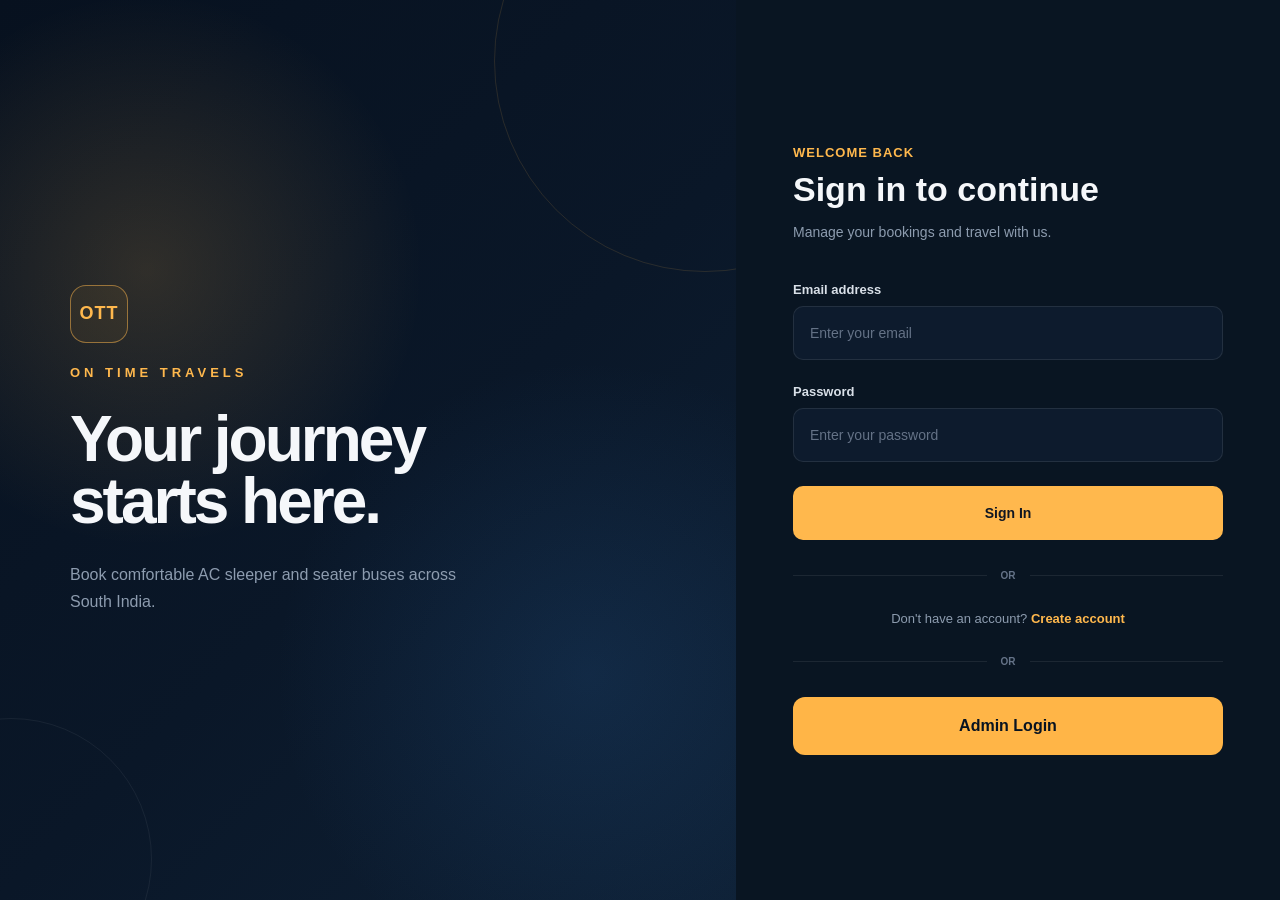
==== bus-booking-frontend/index.html @ 288d5dbf "Add files via upload" ====
<!DOCTYPE html>
<html lang="en">

<head>
    <meta charset="UTF-8">
    <meta name="viewport" content="width=device-width, initial-scale=1.0">

    <title>Login | On Time Travels</title>

    <link rel="stylesheet" href="login.css">
</head>

<body>

    <main class="login-page">

        <!-- Left Branding Section -->
        <section class="login-brand">

            <div class="brand-content">

                <div class="brand-logo">
                    OTT
                </div>

                <p class="brand-name">
                    ON TIME TRAVELS
                </p>

                <h1>
                    Your journey<br>
                    starts here.
                </h1>

                <p class="brand-description">
                    Book comfortable AC sleeper and seater buses
                    across South India.
                </p>

              

            </div>

        </section>


        <!-- Login Section -->
        <section class="login-section">

            <div class="login-card">

                <div class="login-header">

                    <p class="welcome-text">
                        Welcome back
                    </p>

                    <h2>
                        Sign in to continue
                    </h2>

                    <p>
                        Manage your bookings and travel with us.
                    </p>

                </div>


                <form id="loginForm">

                    <div class="form-group">

                        <label for="email">
                            Email address
                        </label>

                        <input type="email" id="email" placeholder="Enter your email" required>

                    </div>


                    <div class="form-group">

                        <div class="password-label">

                            <label for="password">
                                Password
                            </label>

                           

                        </div>

                        <input type="password" id="password" placeholder="Enter your password" required>

                    </div>


                    <button type="submit" class="login-btn">

                        Sign In

                    </button>

                </form>


                <div class="divider">
                    <span>OR</span>
                </div>


                <p class="register-text">

                    Don't have an account?

                    <a href="register.html">
                        Create account
                    </a>

                </p>
                <div class="admin-login-section">

                    <div class="divider">
                        <span>OR</span>
                    </div>

                    <button type="button" id="adminLoginLink" class="admin-login-btn">

                        Admin Login

                    </button>
                    
<div id="adminLoginModal" class="admin-modal">
    <div class="admin-modal-card">
        <button type="button" id="closeAdminModal"
                class="admin-close" aria-label="Close">&times;</button>

        <div class="admin-logo">OTT</div>

        <p class="admin-eyebrow">ON TIME TRAVELS</p>
        <h2>Admin Login</h2>
        <p class="admin-description">
            Sign in to access the administration dashboard.
        </p>

        <form id="adminLoginForm">
            <div class="admin-field">
                <label for="adminName">Admin Name</label>
                <input
                    type="text"
                    id="adminName"
                    placeholder="Enter admin name"
                    autocomplete="username"
                    required>
            </div>

            <div class="admin-field">
                <label for="adminKey">Admin Key</label>
                <input
                    type="password"
                    id="adminKey"
                    placeholder="Enter 4-digit admin key"
                    inputmode="numeric"
                    pattern="[0-9]+"
                    autocomplete="off"
                    required>
            </div>

            <p id="adminLoginError" class="admin-error"></p>

            <button type="submit" id="adminSubmitButton"
                    class="admin-submit">
                Login to Dashboard
            </button>
        </form>

        <p class="admin-secure-note">Restricted administrator access</p>
    </div>
</div>


                </div>

            </div>


        </section>

    </main>


    <!-- Popup Notification -->
    <div id="popup" class="popup">

        <div class="popup-content">

            <span id="popupMessage"></span>

            <button type="button" id="popupClose">

                ×

            </button>

        </div>

    </div>


    <script src="login.js"></script>

</body>

</html>
---- bus-booking-frontend/login.css ----
* {
    margin: 0;
    padding: 0;
    box-sizing: border-box;
}

:root {
    --bg: #07111f;
    --panel: #0d1b2d;
    --panel-light: #12243a;
    --text: #f5f7fa;
    --muted: #8d9caf;
    --accent: #ffb84d;
    --accent-dark: #e89a26;
    --border: rgba(255, 255, 255, 0.09);
}

body {
    min-height: 100vh;
    font-family: Arial, Helvetica, sans-serif;
    background: var(--bg);
    color: var(--text);
}


/* =========================
   LOGIN PAGE
   ========================= */

.login-page {
    min-height: 100vh;
    display: grid;
    grid-template-columns: 1.15fr 0.85fr;
}


/* =========================
   LEFT BRANDING
   ========================= */

.login-brand {
    position: relative;
    overflow: hidden;
    display: flex;
    align-items: center;
    padding: 70px;
    background:
        radial-gradient(
            circle at 20% 30%,
            rgba(255, 184, 77, 0.16),
            transparent 32%
        ),
        radial-gradient(
            circle at 80% 75%,
            rgba(49, 117, 190, 0.16),
            transparent 35%
        ),
        linear-gradient(
            135deg,
            #07111f 0%,
            #0a1728 55%,
            #0e2035 100%
        );
}


/* Decorative circles */

.login-brand::before {
    content: "";
    position: absolute;
    width: 420px;
    height: 420px;
    border: 1px solid rgba(255, 184, 77, 0.13);
    border-radius: 50%;
    right: -180px;
    top: -150px;
}

.login-brand::after {
    content: "";
    position: absolute;
    width: 280px;
    height: 280px;
    border: 1px solid rgba(255, 255, 255, 0.06);
    border-radius: 50%;
    left: -130px;
    bottom: -100px;
}


.brand-content {
    position: relative;
    z-index: 2;
    max-width: 570px;
}


/* Logo */

.brand-logo {
    width: 58px;
    height: 58px;
    display: flex;
    align-items: center;
    justify-content: center;

    border: 1px solid rgba(255, 184, 77, 0.5);
    border-radius: 16px;

    color: var(--accent);
    font-size: 18px;
    font-weight: 800;
    letter-spacing: 1px;

    margin-bottom: 22px;

    background: rgba(255, 184, 77, 0.06);
}


.brand-name {
    color: var(--accent);
    font-size: 13px;
    font-weight: 700;
    letter-spacing: 4px;
    margin-bottom: 28px;
}


.brand-content h1 {
    font-size: clamp(48px, 5vw, 78px);
    line-height: 0.98;
    letter-spacing: -3px;
    font-weight: 700;
    margin-bottom: 28px;
}


.brand-description {
    max-width: 430px;
    color: var(--muted);
    font-size: 16px;
    line-height: 1.7;
}


/* Route */

.route-line {
    margin-top: 60px;

    display: flex;
    align-items: center;
    gap: 18px;

    color: #b8c3d1;
    font-size: 13px;
    font-weight: 600;
}


.route-line .line {
    width: 100px;
    height: 1px;
    position: relative;
    background: rgba(255, 255, 255, 0.25);
}


.route-line .line::after {
    content: "";
    position: absolute;
    right: -2px;
    top: -3px;

    width: 7px;
    height: 7px;

    border-radius: 50%;
    background: var(--accent);
}


/* =========================
   LOGIN SECTION
   ========================= */

.login-section {
    display: flex;
    align-items: center;
    justify-content: center;

    padding: 50px;

    background: #091522;
}


.login-card {
    width: 100%;
    max-width: 430px;
}


/* Header */

.login-header {
    margin-bottom: 38px;
}


.welcome-text {
    color: var(--accent);
    font-size: 13px;
    font-weight: 700;
    letter-spacing: 1px;
    text-transform: uppercase;
    margin-bottom: 10px;
}


.login-header h2 {
    font-size: 34px;
    line-height: 1.15;
    margin-bottom: 12px;
}


.login-header p:last-child {
    color: var(--muted);
    font-size: 14px;
    line-height: 1.6;
}


/* =========================
   FORM
   ========================= */

.form-group {
    margin-bottom: 24px;
}


.form-group label {
    display: block;
    margin-bottom: 9px;

    color: #d9e0e8;
    font-size: 13px;
    font-weight: 600;
}


.password-label {
    display: flex;
    justify-content: space-between;
    align-items: center;

    margin-bottom: 9px;
}


.password-label label {
    margin-bottom: 0;
}


.password-label a {
    color: var(--accent);
    font-size: 12px;
    text-decoration: none;
}


.password-label a:hover {
    text-decoration: underline;
}


.form-group input {
    width: 100%;
    height: 54px;

    padding: 0 16px;

    border: 1px solid var(--border);
    border-radius: 10px;

    outline: none;

    background: var(--panel);
    color: var(--text);

    font-size: 14px;

    transition:
        border-color 0.2s ease,
        background 0.2s ease,
        box-shadow 0.2s ease;
}


.form-group input::placeholder {
    color: #647286;
}


.form-group input:focus {
    border-color: rgba(255, 184, 77, 0.65);

    background: var(--panel-light);

    box-shadow:
        0 0 0 3px rgba(255, 184, 77, 0.08);
}


/* =========================
   LOGIN BUTTON
   ========================= */

.login-btn {
    width: 100%;
    height: 54px;

    border: none;
    border-radius: 10px;

    background: var(--accent);
    color: #101722;

    font-size: 14px;
    font-weight: 800;

    cursor: pointer;

    transition:
        transform 0.2s ease,
        background 0.2s ease,
        box-shadow 0.2s ease;
}


.login-btn:hover {
    background: #ffc568;

    transform: translateY(-1px);

    box-shadow:
        0 10px 30px rgba(255, 184, 77, 0.16);
}


.login-btn:active {
    transform: translateY(0);
}


/* =========================
   DIVIDER
   ========================= */

.divider {
    display: flex;
    align-items: center;
    gap: 14px;

    margin: 30px 0;
}


.divider::before,
.divider::after {
    content: "";
    flex: 1;

    height: 1px;

    background: rgba(255, 255, 255, 0.08);
}


.divider span {
    color: #657388;
    font-size: 10px;
    font-weight: 700;
}


/* =========================
   REGISTER
   ========================= */

.register-text {
    text-align: center;

    color: var(--muted);
    font-size: 13px;
}


.register-text a {
    color: var(--accent);
    font-weight: 700;
    text-decoration: none;
}


.register-text a:hover {
    text-decoration: underline;
}


/* =========================
   POPUP
   ========================= */

.popup {
    position: fixed;

    top: 24px;
    right: 24px;

    z-index: 1000;

    transform: translateX(130%);

    transition: transform 0.3s ease;
}


.popup.show {
    transform: translateX(0);
}


.popup-content {
    min-width: 300px;

    display: flex;
    align-items: center;
    justify-content: space-between;
    gap: 20px;

    padding: 14px 16px;

    border: 1px solid var(--border);
    border-radius: 10px;

    background: #102033;

    box-shadow:
        0 15px 45px rgba(0, 0, 0, 0.35);

    color: #e9eef5;

    font-size: 13px;
}


.popup-content button {
    border: none;
    background: transparent;

    color: #8e9bad;

    font-size: 22px;

    cursor: pointer;
}


.popup-content button:hover {
    color: white;
}


/* =========================
   RESPONSIVE
   ========================= */

@media (max-width: 900px) {

    .login-page {
        grid-template-columns: 1fr;
    }

    .login-brand {
        min-height: 420px;
        padding: 45px;
    }

    .login-content {
        max-width: 500px;
    }

    .brand-content h1 {
        font-size: 52px;
    }

    .login-section {
        padding: 45px 25px;
    }
}


@media (max-width: 500px) {

    .login-brand {
        min-height: 350px;
        padding: 32px 25px;
    }

    .brand-content h1 {
        font-size: 42px;
        letter-spacing: -2px;
    }

    .brand-description {
        font-size: 14px;
    }

    .route-line {
        margin-top: 35px;
    }

    .login-section {
        padding: 35px 20px;
    }

    .login-header h2 {
        font-size: 29px;
    }

    .popup {
        left: 16px;
        right: 16px;
        top: 16px;
    }

    .popup-content {
        min-width: auto;
    }
}

/* =========================================================
   REGISTER PAGE
   Same Login Design - Registration Layout
   ========================================================= */

.register-form {
    width: 100%;
}

.register-form .form-group {
    margin-bottom: 16px;
}


/* Two fields in one row */

.register-row {
    display: grid;
    grid-template-columns: 1fr 1fr;
    gap: 14px;
}


/* Register card slightly wider */

.register-card {
    width: min(100%, 560px);
}


/* Register header */

.register-card .login-header {
    margin-bottom: 22px;
}


/* Register button */

.register-btn {
    width: 100%;
}


/* Bottom switch */

.account-switch {
    margin-top: 24px;
    text-align: center;
}


.form-group select {
    width: 100%;
    height: 58px;

    padding: 0 18px;

    border: 1px solid #24354a;
    border-radius: 12px;

    background-color: #0d1b2d;
    color: #f4f7fb;

    font-size: 15px;
    font-family: inherit;

    outline: none;

    cursor: pointer;

    appearance: none;
    -webkit-appearance: none;

    background-image:
        linear-gradient(45deg, transparent 50%, #ffb547 50%),
        linear-gradient(135deg, #ffb547 50%, transparent 50%);

    background-position:
        calc(100% - 20px) 25px,
        calc(100% - 14px) 25px;

    background-size:
        6px 6px,
        6px 6px;

    background-repeat: no-repeat;

    transition:
        border-color 0.2s ease,
        box-shadow 0.2s ease;
}


.form-group select:focus {
    border-color: #ffb547;

    box-shadow:
        0 0 0 3px rgba(255, 181, 71, 0.10);
}


.form-group select option {
    background: #0d1b2d;
    color: #f4f7fb;
}

/* =========================================================
   ADMIN LOGIN BUTTON
   ========================================================= */

.admin-login-section {
    margin-top: 24px;
}


.admin-login-btn {
    width: 100%;
    height: 58px;

    border: none;
    border-radius: 12px;

    background: #ffb547;
    color: #081321;

    font-size: 16px;
    font-weight: 700;
    font-family: inherit;

    cursor: pointer;

    transition:
        background-color 0.2s ease,
        transform 0.2s ease,
        box-shadow 0.2s ease;
}


.admin-login-btn:hover {
    background: #ffc15f;

    box-shadow:
        0 8px 24px rgba(255, 181, 71, 0.18);
}


.admin-login-btn:active {
    transform: translateY(1px);
}

/* Mobile */

@media (max-width: 700px) {

    .register-row {
        grid-template-columns: 1fr;
        gap: 0;
    }

    .register-card {
        width: 100%;
    }

}

.admin-modal {
    display: none;
    position: fixed;
    inset: 0;
    z-index: 1000;
    background: rgba(12, 28, 22, 0.68);
    backdrop-filter: blur(5px);
    align-items: center;
    justify-content: center;
    padding: 20px;
}

.admin-modal.show {
    display: flex;
}

.admin-modal-card {
    width: 100%;
    max-width: 410px;
    position: relative;
    background: #ffffff;
    padding: 35px;
    border-radius: 18px;
    box-shadow: 0 25px 80px rgba(0, 0, 0, 0.2);
    animation: adminModalAppear 0.2s ease-out;
}

@keyframes adminModalAppear {
    from {
        opacity: 0;
        transform: translateY(10px) scale(0.98);
    }
    to {
        opacity: 1;
        transform: translateY(0) scale(1);
    }
}

.admin-close {
    position: absolute;
    top: 13px;
    right: 17px;
    border: none;
    background: transparent;
    color: #6c7771;
    font-size: 27px;
    cursor: pointer;
}

.admin-logo {
    width: 54px;
    height: 54px;
    display: grid;
    place-items: center;
    border-radius: 14px;
    background: #183b32;
    color: #ffffff;
    font-size: 19px;
    font-weight: 800;
    margin-bottom: 20px;
}

.admin-eyebrow {
    color: #527365;
    font-size: 10px;
    font-weight: 700;
    letter-spacing: 2px;
    margin-bottom: 9px;
}

.admin-modal-card h2 {
    color: #202b27;
    font-size: 25px;
    margin-bottom: 9px;
}

.admin-description {
    color: #7b8782;
    font-size: 13px;
    line-height: 1.6;
    margin-bottom: 25px;
}

.admin-field {
    margin-bottom: 18px;
}

.admin-field label {
    display: block;
    color: #34443b;
    font-size: 12px;
    font-weight: 700;
    margin-bottom: 8px;
}

.admin-field input {
    width: 100%;
    padding: 13px 14px;
    border: 1px solid #dce5df;
    border-radius: 9px;
    outline: none;
    font-size: 14px;
    background: #fbfcfb;
}

.admin-field input:focus {
    border-color: #376b56;
    box-shadow: 0 0 0 3px rgba(55, 107, 86, 0.1);
}

.admin-submit {
    width: 100%;
    padding: 14px;
    margin-top: 4px;
    border: none;
    border-radius: 9px;
    background: #183b32;
    color: #ffffff;
    font-size: 13px;
    font-weight: 700;
    cursor: pointer;
    transition: background 0.2s;
}

.admin-submit:hover {
    background: #285744;
}

.admin-submit:disabled {
    opacity: 0.65;
    cursor: not-allowed;
}

.admin-error {
    display: none;
    color: #b42318;
    background: #fff0ee;
    border-radius: 7px;
    padding: 10px;
    margin-bottom: 13px;
    font-size: 12px;
    line-height: 1.5;
}

.admin-secure-note {
    color: #89938e;
    text-align: center;
    font-size: 11px;
    margin-top: 20px;
}

@media (max-width: 480px) {
    .admin-modal-card {
        padding: 28px 22px;
    }
}
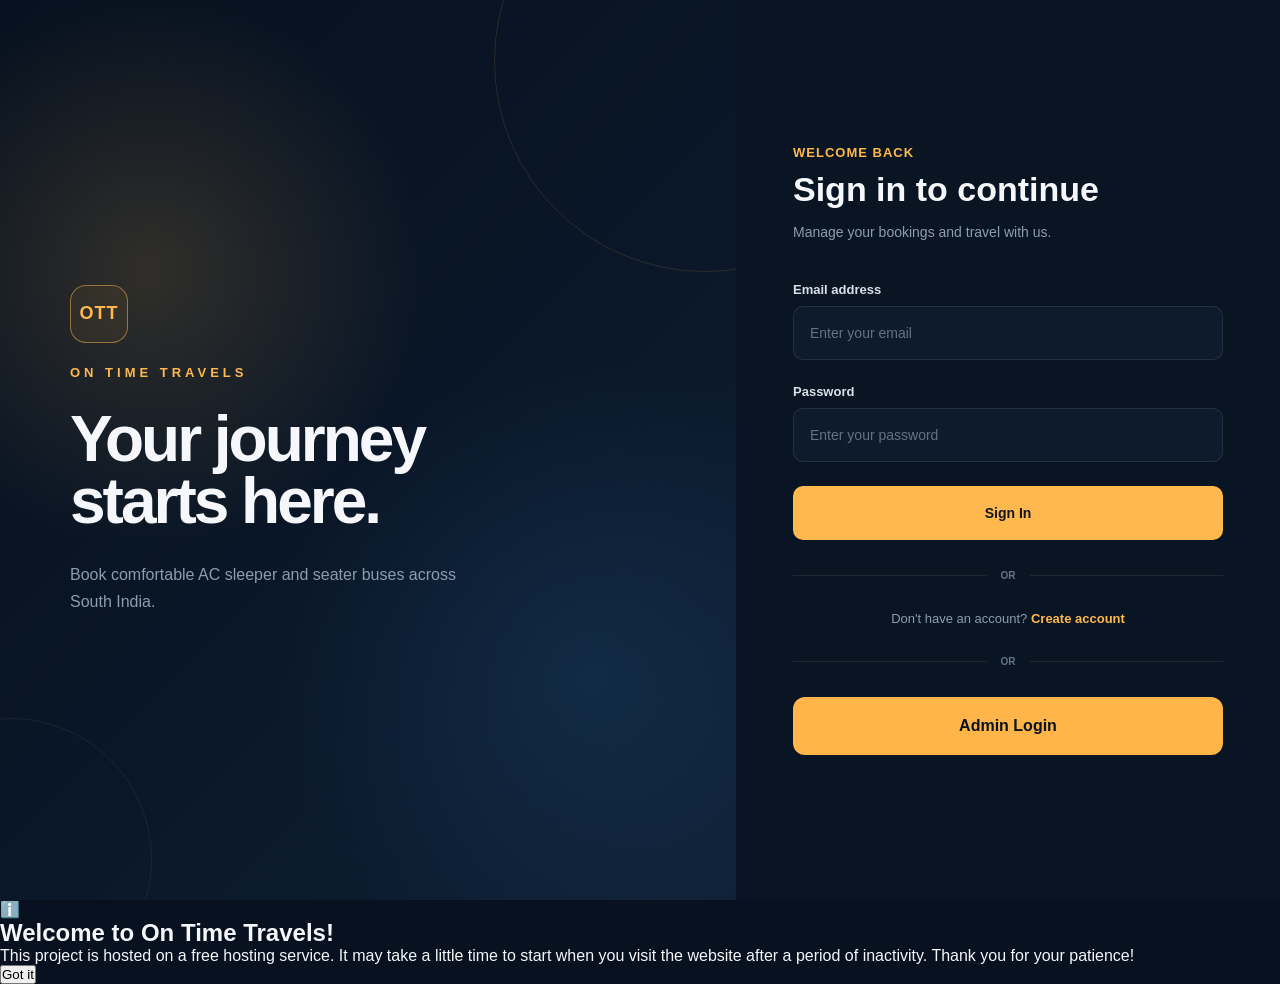
==== commit 783a2e7d: "Update index.html" ====
--- a/bus-booking-frontend/index.html
+++ b/bus-booking-frontend/index.html
@@ -206,10 +206,27 @@
         </div>
 
     </div>
-
+<div id="hostingNotice" class="hosting-notice-overlay">
+    <div class="hosting-notice-modal">
+        <div class="hosting-notice-icon">ℹ️</div>
+
+        <h2>Welcome to On Time Travels!</h2>
+
+        <p>
+            This project is hosted on a free hosting service.
+            It may take a little time to start when you visit
+            the website after a period of inactivity.
+            Thank you for your patience!
+        </p>
+
+        <button id="hostingNoticeButton" type="button">
+            Got it
+        </button>
+    </div>
+</div>
 
     <script src="login.js"></script>
 
 </body>
 
-</html>+</html>
